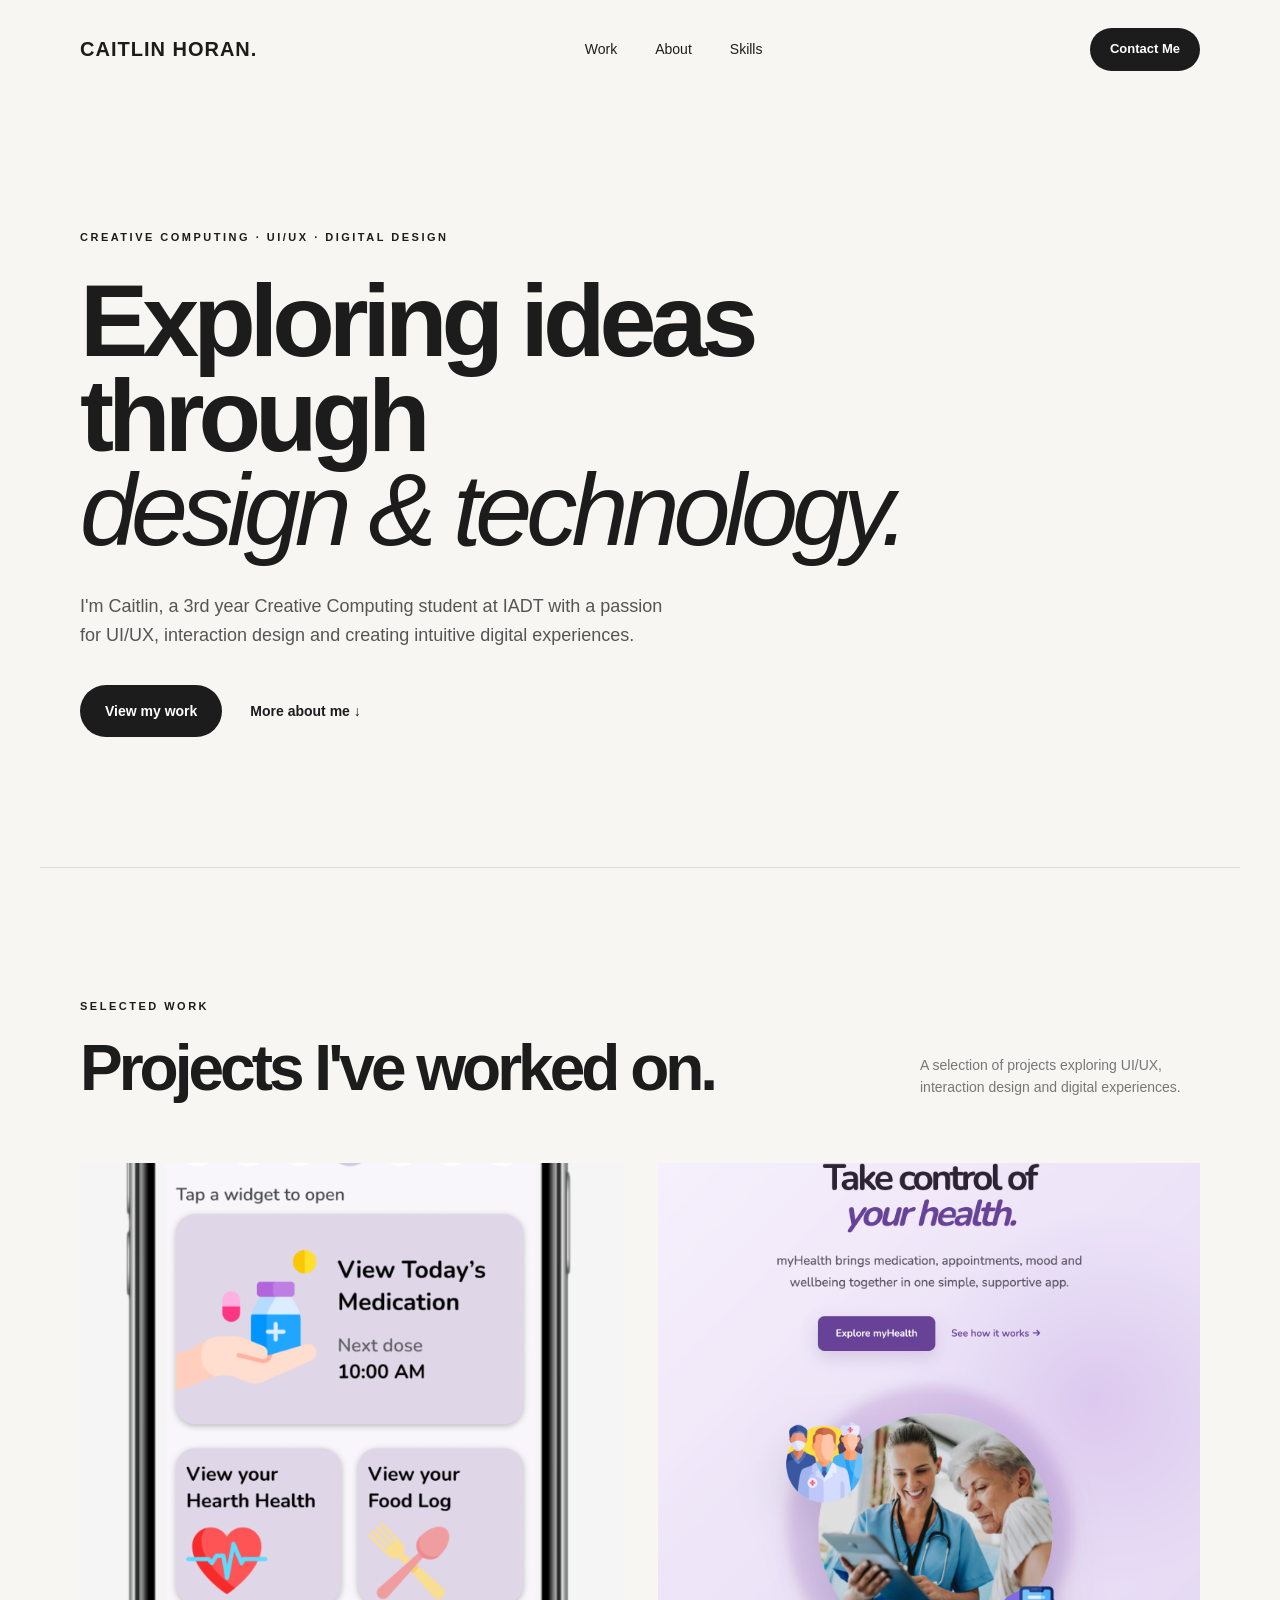
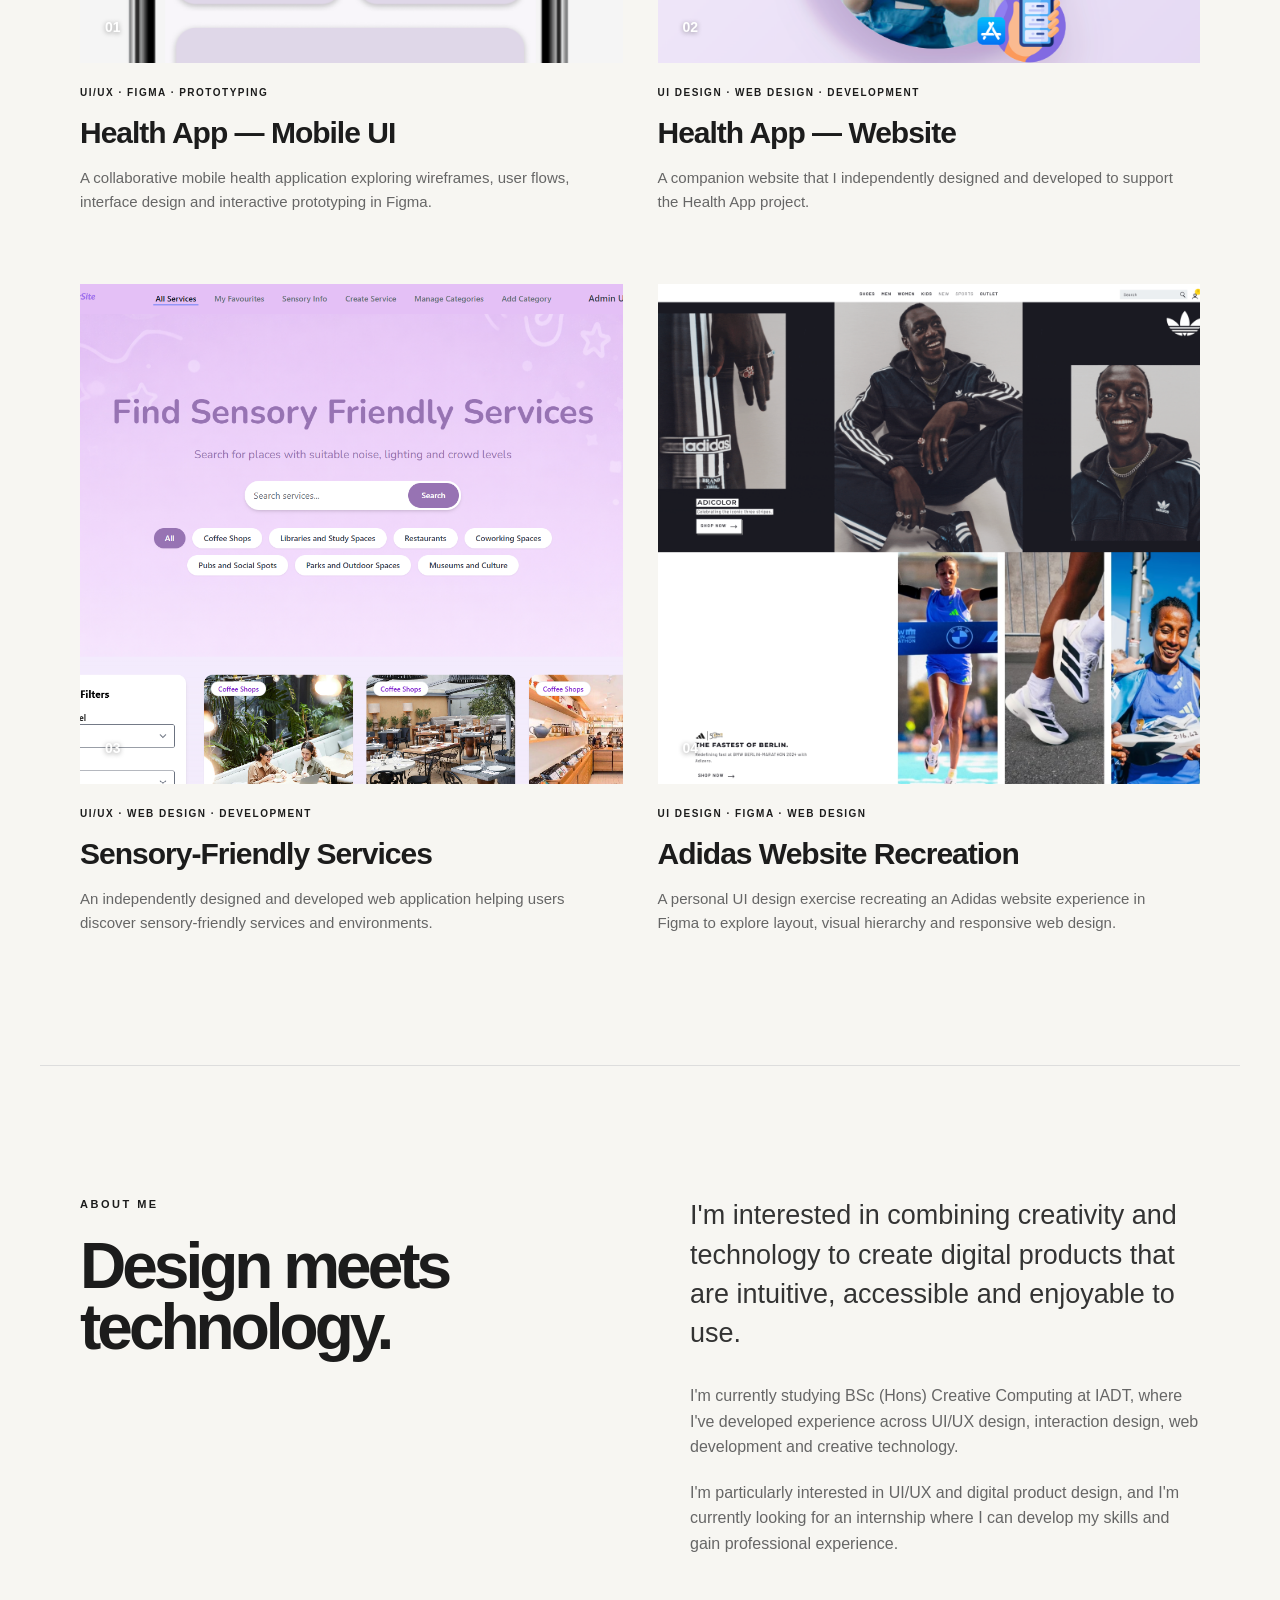
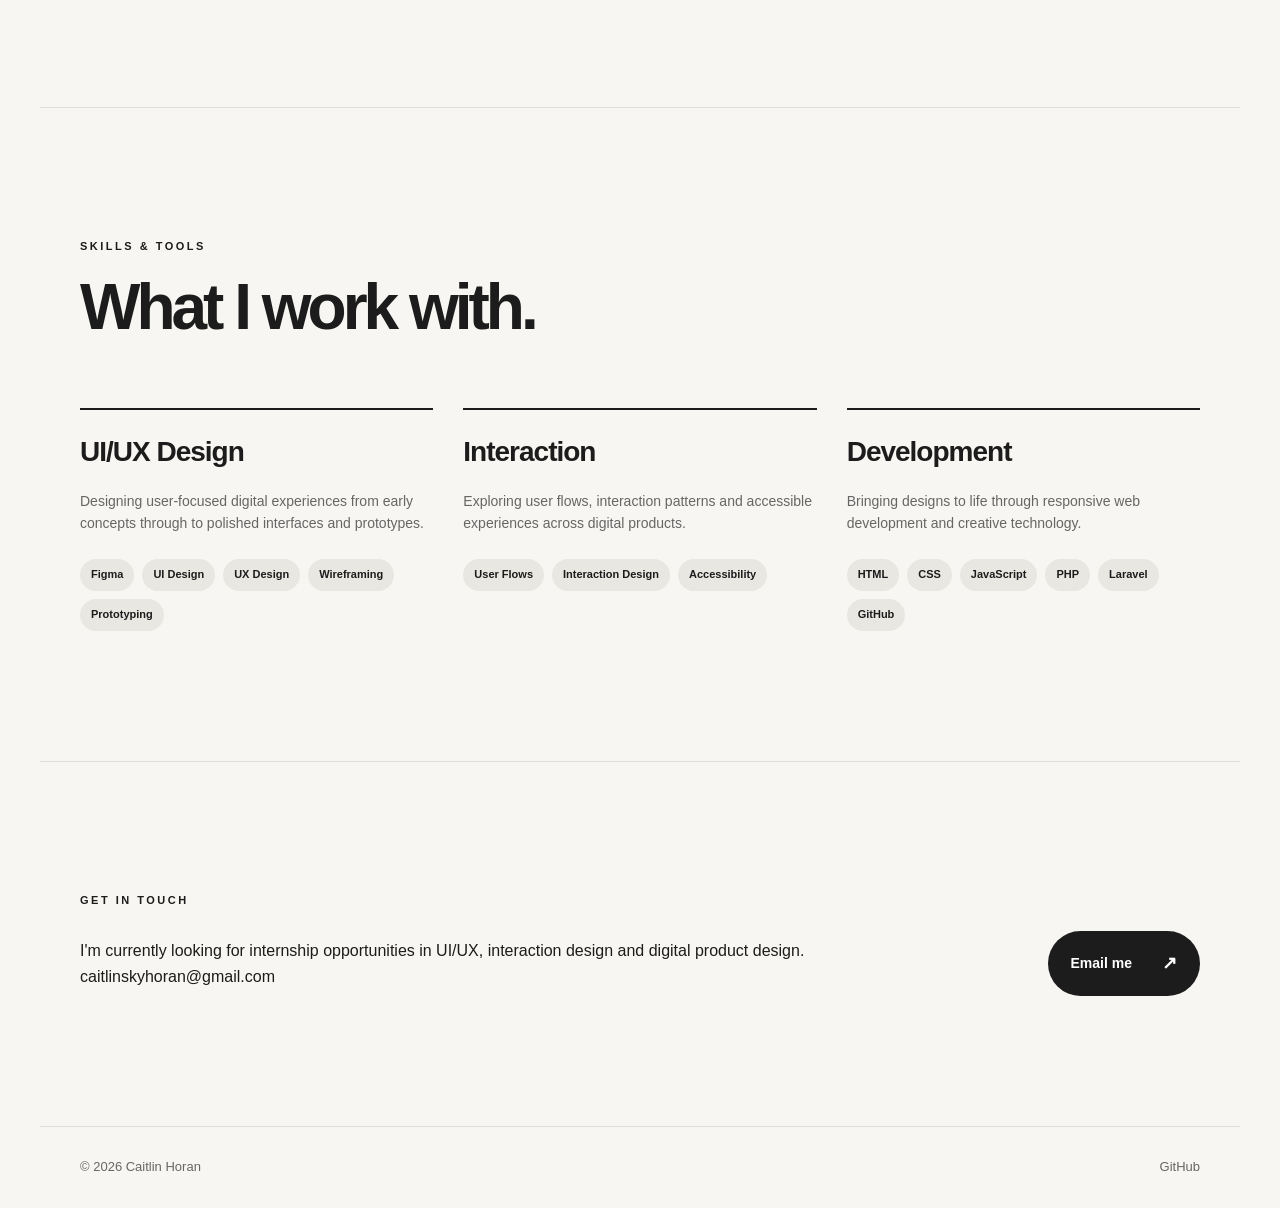
==== index.html @ bc1bd753 "Setting up portfilio" ====
<!DOCTYPE html>
<html lang="en">

<head>
    <meta charset="UTF-8">
    <meta name="viewport" content="width=device-width, initial-scale=1.0">

    <title>Caitlin Horan | UI/UX Designer</title>

    <meta
        name="description"
        content="Caitlin Horan is a Creative Computing student specialising in UI/UX, interaction design and digital experiences."
    >

    <link rel="stylesheet" href="style.css">
</head>

<body>

    <!-- ==============================
         HEADER
    =============================== -->

    <header class="site-header">

        <nav class="navbar">

            <a href="#" class="logo">
                CAITLIN HORAN.
            </a>

            <div class="nav-links">

                <a href="#work">Work</a>

                <a href="#about">About</a>

                <a href="#skills">Skills</a>


            </div>

            <a href="#contact" class="nav-button">
                Contact Me
            </a>

        </nav>

    </header>


    <main>


        <!-- ==============================
             HERO
        =============================== -->

        <section class="hero">

            <div class="hero-text">

                <p class="intro">
                    CREATIVE COMPUTING · UI/UX · DIGITAL DESIGN
                </p>

                <h1>
                    Exploring ideas through
                    <span>design & technology.</span>
                </h1>

                <p class="description">
                    I'm Caitlin, a 3rd year Creative Computing student at IADT
                    with a passion for UI/UX, interaction design and creating
                    intuitive digital experiences.
                </p>

                <div class="hero-actions">

                    <a href="#work" class="button">
                        View my work
                    </a>

                    <a href="#about" class="text-link">
                        More about me ↓
                    </a>

                </div>

            </div>

          

        </section>



        <!-- ==============================
             SELECTED WORK
        =============================== -->

        <section id="work" class="work">


            <div class="section-heading">

                <div>

                    <p class="section-label">
                        SELECTED WORK
                    </p>

                    <h2>
                        Projects I've worked on.
                    </h2>

                </div>

                <p class="section-intro">
                    A selection of projects exploring UI/UX,
                    interaction design and digital experiences.
                </p>

            </div>



            <div class="projects">


                <!-- ==============================
                     PROJECT 01
                     HEALTH APP — FIGMA
                =============================== -->

                <article class="project-card">

                    <a href="health-app.html" class="project-image-link">

                        <div class="project-image">

                            <img
                                src="images/health-app.png"
                                alt="Health App mobile interface designed in Figma"
                            >

                            <span class="project-number">
                                01
                            </span>

                            <span class="project-overlay">
                                View case study →
                            </span>

                        </div>

                    </a>


                    <div class="project-info">

                        <p class="project-type">
                            UI/UX · FIGMA · PROTOTYPING
                        </p>

                        <h3>
                            Health App — Mobile UI
                        </h3>

                        <p>
                            A collaborative mobile health application
                            exploring wireframes, user flows, interface
                            design and interactive prototyping in Figma.
                        </p>

                    </div>

                </article>



                <!-- ==============================
                     PROJECT 02
                     HEALTH APP — WEBSITE
                =============================== -->

                <article class="project-card">

                    <a href="health-app-website.html" class="project-image-link">

                        <div class="project-image">

                            <img
                                src="images/health-app-website.png"
                                alt="Health App companion website"
                            >

                            <span class="project-number">
                                02
                            </span>

                            <span class="project-overlay">
                                View case study →
                            </span>

                        </div>

                    </a>


                    <div class="project-info">

                        <p class="project-type">
                            UI DESIGN · WEB DESIGN · DEVELOPMENT
                        </p>

                        <h3>
                            Health App — Website
                        </h3>

                        <p>
                            A companion website that I independently
                            designed and developed to support the Health
                            App project.
                        </p>

                    </div>

                </article>



                <!-- ==============================
                     PROJECT 03
                     SENSORY WEBSITE
                =============================== -->

                <article class="project-card">

                    <a href="sensory-website.html" class="project-image-link">

                        <div class="project-image">

                            <img
                                src="images/sensory-website.png"
                                alt="Sensory-Friendly Services website"
                            >

                            <span class="project-number">
                                03
                            </span>

                            <span class="project-overlay">
                                View case study →
                            </span>

                        </div>

                    </a>


                    <div class="project-info">

                        <p class="project-type">
                            UI/UX · WEB DESIGN · DEVELOPMENT
                        </p>

                        <h3>
                            Sensory-Friendly Services
                        </h3>

                        <p>
                            An independently designed and developed
                            web application helping users discover
                            sensory-friendly services and environments.
                        </p>

                    </div>

                </article>

                <!-- ==============================
     PROJECT 04
     ADIDAS WEBSITE — FIGMA
=============================== -->

<article class="project-card">

    <a
        href="https://www.figma.com/design/bupi71SIDBeLg0hb5x76E9/Adidas-Prototype?node-id=0-1&t=clho1MVSDPwvqEs5-1"
        class="project-image-link"
        target="_blank"
        rel="noopener noreferrer"
    >

        <div class="project-image">

            <img
                src="images/adidas.png"
                alt="Adidas website recreated in Figma"
            >

            <span class="project-number">
                04
            </span>

            <span class="project-overlay">
                View in Figma →
            </span>

        </div>

    </a>


    <div class="project-info">

        <p class="project-type">
            UI DESIGN · FIGMA · WEB DESIGN
        </p>

        <h3>
            Adidas Website Recreation
        </h3>

        <p>
            A personal UI design exercise recreating an Adidas
            website experience in Figma to explore layout,
            visual hierarchy and responsive web design.
        </p>

    </div>

</article>


            </div>

        </section>



        <!-- ==============================
             ABOUT
        =============================== -->

        <section id="about" class="about">


            <div class="about-grid">

                <div>

                    <p class="section-label">
                        ABOUT ME
                    </p>

                    <h2>
                        Design meets
                        technology.
                    </h2>

                </div>


                <div class="about-content">

                    <p class="about-large">
                        I'm interested in combining creativity and
                        technology to create digital products that are
                        intuitive, accessible and enjoyable to use.
                    </p>

                    <p>
                        I'm currently studying BSc (Hons) Creative Computing
                        at IADT, where I've developed experience across
                        UI/UX design, interaction design, web development
                        and creative technology.
                    </p>

                    <p>
                        I'm particularly interested in UI/UX and digital
                        product design, and I'm currently looking for an
                        internship where I can develop my skills and gain
                        professional experience.
                    </p>

                </div>

            </div>

        </section>



        <!-- ==============================
             SKILLS
        =============================== -->

        <section id="skills" class="skills">

            <p class="section-label">
                SKILLS & TOOLS
            </p>

            <h2>
                What I work with.
            </h2>


            <div class="skills-grid">


                <div class="skill-group">


                    <h3>
                        UI/UX Design
                    </h3>

                    <p>
                        Designing user-focused digital experiences
                        from early concepts through to polished
                        interfaces and prototypes.
                    </p>

                    <div class="skill-tags">

                        <span>Figma</span>
                        <span>UI Design</span>
                        <span>UX Design</span>
                        <span>Wireframing</span>
                        <span>Prototyping</span>

                    </div>

                </div>



                <div class="skill-group">

              

                    <h3>
                        Interaction
                    </h3>

                    <p>
                        Exploring user flows, interaction patterns
                        and accessible experiences across digital
                        products.
                    </p>

                    <div class="skill-tags">

                        <span>User Flows</span>
                        <span>Interaction Design</span>
                        <span>Accessibility</span>

                    </div>

                </div>



                <div class="skill-group">

            
                    <h3>
                        Development
                    </h3>

                    <p>
                        Bringing designs to life through responsive
                        web development and creative technology.
                    </p>

                    <div class="skill-tags">

                        <span>HTML</span>
                        <span>CSS</span>
                        <span>JavaScript</span>
                        <span>PHP</span>
                        <span>Laravel</span>
                        <span>GitHub</span>

                    </div>

                </div>


            </div>

        </section>



        <!-- ==============================
             CONTACT
        =============================== -->

        <section id="contact" class="contact">

            <p class="section-label">
                GET IN TOUCH
            </p>

           
            <div class="contact-bottom">


                    <div class="contact-text">
                
                        <p>
                            I'm currently looking for internship opportunities
                            in UI/UX, interaction design and digital product design.
                        </p>
                
                        <a href="mailto:caitlinskyhoran@gmail.com" class="email-link">
                            caitlinskyhoran@gmail.com
                        </a>
                
              
                
                </div>
            
                <a
                href="https://mail.google.com/mail/?view=cm&fs=1&to=caitlinskyhoran@gmail.com&su=Portfolio%20Enquiry"
                class="contact-button"
                target="_blank"
                rel="noopener noreferrer"
            >
                Email me
                <span>↗</span>
            </a>
            </div>

        </section>

    </main>



    <!-- ==============================
         FOOTER
    =============================== -->

    <footer>

        <p>
            © 2026 Caitlin Horan
        </p>


        <div class="footer-links">

            <a
                href="https://github.com/N00242400"
                target="_blank"
                rel="noopener noreferrer"
            >
                GitHub
            </a>

        

        </div>

    </footer>


    <script src="script.js"></script>

</body>

</html>
---- style.css ----
/* ==============================
   RESET
============================== */

* {
    margin: 0;
    padding: 0;
    box-sizing: border-box;
}

html {
    scroll-behavior: smooth;
}

body {
    font-family: Arial, Helvetica, sans-serif;
    background: #f7f6f2;
    color: #1c1c1c;
    line-height: 1.6;
}

a {
    color: inherit;
    text-decoration: none;
}


/* ==============================
   GENERAL
============================== */

section {
    max-width: 1200px;
    margin: 0 auto;
    padding: 130px 40px;
}

.section-label {
    font-size: 11px;
    font-weight: 700;
    letter-spacing: 2.5px;
    margin-bottom: 22px;
}

h2 {
    font-size: clamp(45px, 5vw, 70px);
    line-height: 0.95;
    letter-spacing: -4px;
}


/* ==============================
   NAVIGATION
============================== */

.site-header {
    width: 100%;
    position: relative;
    z-index: 10;
}

.navbar {
    max-width: 1200px;
    margin: 0 auto;
    padding: 28px 40px;

    display: flex;
    align-items: center;
    justify-content: space-between;
}

.logo {
    font-size: 20px;
    font-weight: 800;
    letter-spacing: 1px;
}

.nav-links {
    display: flex;
    align-items: center;
    gap: 38px;
}

.nav-links a {
    font-size: 14px;
    font-weight: 500;

    transition: opacity 0.2s ease;
}

.nav-links a:hover {
    opacity: 0.45;
}

.nav-button {
    background: #1c1c1c;
    color: white;

    padding: 11px 20px;

    border-radius: 50px;

    font-size: 13px;
    font-weight: 600;

    transition:
        transform 0.2s ease,
        background 0.2s ease;
}

.nav-button:hover {
    transform: translateY(-2px);
    background: #444;
}


/* ==============================
   HERO
============================== */

.hero {
    min-height: 82vh;
    position: relative;

    display: flex;
    align-items: center;
}

.hero-text {
    max-width: 900px;
}

.intro {
    font-size: 11px;
    font-weight: 700;
    letter-spacing: 2.5px;
    margin-bottom: 28px;
}

h1 {
    font-size: clamp(60px, 8vw, 110px);
    line-height: 0.92;
    letter-spacing: -6px;
    font-weight: 700;
    margin-bottom: 35px;
}

h1 span {
    display: block;
    font-style: italic;
    font-weight: 400;
}

.description {
    max-width: 590px;

    font-size: 18px;
    line-height: 1.6;

    color: #555;

    margin-bottom: 35px;
}

.hero-actions {
    display: flex;
    align-items: center;
    gap: 28px;
}

.button {
    display: inline-block;

    background: #1c1c1c;
    color: white;

    padding: 15px 25px;

    font-size: 14px;
    font-weight: 600;

    border-radius: 50px;

    transition:
        transform 0.2s ease,
        background 0.2s ease;
}

.button:hover {
    transform: translateY(-3px);
    background: #444;
}

.text-link {
    font-size: 14px;
    font-weight: 600;

    transition: opacity 0.2s ease;
}

.text-link:hover {
    opacity: 0.5;
}

.hero-number {
    position: absolute;

    right: 40px;
    bottom: 70px;

    display: flex;
    flex-direction: column;
    align-items: flex-end;

    color: #999;
}

.hero-number span {
    font-size: 70px;
    line-height: 1;

    font-weight: 700;
    letter-spacing: -4px;

    color: #dedbd2;
}

.hero-number p {
    margin-top: 8px;

    font-size: 9px;
    font-weight: 700;

    letter-spacing: 2px;
    line-height: 1.5;

    text-align: right;
}


/* ==============================
   SELECTED WORK
============================== */

.work {
    border-top: 1px solid #ddd;
}

.section-heading {
    display: flex;
    justify-content: space-between;
    align-items: flex-end;

    margin-bottom: 65px;
}

.section-heading h2 {
    max-width: 700px;
}

.section-intro {
    max-width: 280px;

    color: #777;

    font-size: 14px;
    line-height: 1.6;
}


/* ==============================
   PROJECTS
============================== */

.projects {
    display: grid;

    grid-template-columns: repeat(2, 1fr);

    gap: 70px 35px;
}

.project-card {
    cursor: pointer;
}

.project-image-link {
    display: block;
}

.project-image {
    position: relative;

    height: 500px;

    overflow: hidden;

    background: #dedbd2;
}

.project-image img {
    width: 100%;
    height: 100%;

    object-fit: cover;

    display: block;

    transition: transform 0.6s ease;
}

.project-card:hover .project-image img {
    transform: scale(1.04);
}

.project-number {
    position: absolute;

    left: 25px;
    bottom: 25px;

    z-index: 2;

    color: white;

    font-size: 14px;
    font-weight: 700;

    text-shadow:
        0 1px 5px rgba(0, 0, 0, 0.4);
}

.project-overlay {
    position: absolute;

    right: 25px;
    bottom: 25px;

    z-index: 2;

    background: white;
    color: #1c1c1c;

    padding: 11px 16px;

    border-radius: 50px;

    font-size: 12px;
    font-weight: 600;

    opacity: 0;

    transform: translateY(8px);

    transition:
        opacity 0.3s ease,
        transform 0.3s ease;
}

.project-card:hover .project-overlay {
    opacity: 1;

    transform: translateY(0);
}

.project-info {
    padding-top: 22px;
}

.project-type {
    font-size: 10px;

    font-weight: 700;

    letter-spacing: 1.5px;

    margin-bottom: 8px;
}

.project-info h3 {
    font-size: 30px;

    letter-spacing: -1px;

    margin-bottom: 9px;
}

.project-info > p:last-child {
    color: #666;

    max-width: 520px;

    font-size: 15px;
}


/* ==============================
   ABOUT
============================== */

.about {
    border-top: 1px solid #ddd;
}

.about-grid {
    display: grid;

    grid-template-columns: 1fr 1fr;

    gap: 100px;
}

.about h2 {
    max-width: 500px;
}

.about-content {
    max-width: 600px;
}

.about-large {
    font-size: 27px;

    line-height: 1.45;

    color: #333;

    margin-bottom: 30px;
}

.about-content p:not(.about-large) {
    color: #666;

    font-size: 16px;

    margin-bottom: 20px;
}


/* ==============================
   SKILLS
============================== */

.skills {
    border-top: 1px solid #ddd;
}

.skills > h2 {
    margin-bottom: 70px;
}

.skills-grid {
    display: grid;

    grid-template-columns: repeat(3, 1fr);

    gap: 30px;
}

.skill-group {
    border-top: 2px solid #1c1c1c;

    padding-top: 20px;
}

.skill-number {
    display: block;

    font-size: 11px;

    font-weight: 700;

    color: #999;

    margin-bottom: 35px;
}

.skill-group h3 {
    font-size: 28px;

    letter-spacing: -1px;

    margin-bottom: 15px;
}

.skill-group > p {
    color: #666;

    font-size: 14px;

    line-height: 1.6;

    margin-bottom: 25px;
}

.skill-tags {
    display: flex;

    flex-wrap: wrap;

    gap: 8px;
}

.skill-tags span {
    padding: 7px 11px;

    background: #e9e7e1;

    border-radius: 30px;

    font-size: 11px;

    font-weight: 600;
}


/* ==============================
   CONTACT
============================== */

.contact {
    border-top: 1px solid #ddd;
}

.contact h2 {
    max-width: 800px;

    font-size: clamp(55px, 8vw, 100px);

    margin-bottom: 60px;
}

.contact-bottom {
    display: flex;

    align-items: center;

    justify-content: space-between;

    gap: 40px;
}

.contact-bottom > p {
    max-width: 450px;

    color: #666;

    font-size: 16px;
}

.contact-button {
    display: inline-flex;

    align-items: center;

    gap: 30px;

    background: #1c1c1c;

    color: white;

    padding: 18px 23px;

    border-radius: 50px;

    font-size: 14px;

    font-weight: 600;

    white-space: nowrap;

    transition:
        transform 0.2s ease,
        background 0.2s ease;
}

.contact-button:hover {
    transform: translateY(-3px);

    background: #444;
}

.contact-button span {
    font-size: 18px;
}


/* ==============================
   FOOTER
============================== */

footer {
    max-width: 1200px;

    margin: 0 auto;

    padding: 30px 40px;

    border-top: 1px solid #ddd;

    display: flex;

    justify-content: space-between;

    align-items: center;

    font-size: 13px;

    color: #666;
}

.footer-links {
    display: flex;

    gap: 25px;
}

.footer-links a {
    transition: opacity 0.2s ease;
}

.footer-links a:hover {
    opacity: 0.5;
}


/* ==============================
   TABLET
============================== */

@media (max-width: 850px) {

    .nav-links {
        gap: 20px;
    }

    .section-heading {
        display: block;
    }

    .section-intro {
        margin-top: 25px;
    }

    .about-grid {
        grid-template-columns: 1fr;

        gap: 50px;
    }

    .skills-grid {
        grid-template-columns: 1fr;
    }

    .contact-bottom {
        align-items: flex-start;

        flex-direction: column;
    }
}


/* ==============================
   MOBILE
============================== */

@media (max-width: 700px) {

    section {
        padding: 90px 20px;
    }

    .navbar {
        padding: 22px 20px;
    }

    .nav-links {
        display: none;
    }

    .nav-button {
        padding: 9px 16px;

        font-size: 12px;
    }

    .hero {
        min-height: 75vh;
    }

    h1 {
        letter-spacing: -4px;
    }

    .hero-actions {
        flex-wrap: wrap;
    }

    .hero-number {
        display: none;
    }

    .projects {
        grid-template-columns: 1fr;
    }

    .project-image {
        height: 350px;
    }

    .project-overlay {
        opacity: 1;

        transform: none;
    }

    .about-large {
        font-size: 23px;
    }

    .contact h2 {
        letter-spacing: -4px;
    }

    footer {
        padding: 25px 20px;
    }
}


/* ==============================
   SMALL MOBILE
============================== */

@media (max-width: 450px) {

    .logo {
        font-size: 17px;
    }

    .nav-button {
        font-size: 11px;

        padding: 8px 13px;
    }

    h1 {
        font-size: 53px;

        letter-spacing: -3px;
    }

    .description {
        font-size: 16px;
    }

    .project-image {
        height: 280px;
    }

    footer {
        flex-direction: column;

        align-items: flex-start;

        gap: 15px;
    }
}

/* ==============================
   CASE STUDY PAGES
============================== */

.case-hero {
    max-width: 1200px;
    min-height: 65vh;

    display: flex;
    flex-direction: column;
    justify-content: center;

    padding-top: 100px;
    padding-bottom: 100px;
}

.case-hero h1 {
    font-size: clamp(65px, 10vw, 130px);
    line-height: 0.9;
    letter-spacing: -7px;

    margin-bottom: 35px;
}

.case-intro {
    max-width: 650px;

    font-size: 21px;
    line-height: 1.6;

    color: #666;

    margin-bottom: 55px;
}


/* ==============================
   CASE DETAILS
============================== */

.case-details {
    display: grid;

    grid-template-columns: repeat(4, 1fr);

    gap: 30px;

    padding-top: 30px;

    border-top: 1px solid #ddd;
}

.case-details div {
    display: flex;
    flex-direction: column;

    gap: 6px;
}

.case-details span {
    font-size: 9px;

    font-weight: 700;

    letter-spacing: 1.5px;

    color: #999;
}

.case-details strong {
    font-size: 14px;

    font-weight: 600;
}


/* ==============================
   LARGE CASE IMAGE
============================== */

.case-image-section {
    max-width: 1200px;

    padding-top: 0;
    padding-bottom: 130px;
}

.large-case-image {
    width: 100%;

    background: #e9e7e1;

    overflow: hidden;
}

.large-case-image img {
    width: 100%;

    display: block;

    object-fit: cover;
}


/* ==============================
   CASE STUDY SECTIONS
============================== */

.case-section {
    border-top: 1px solid #ddd;

    display: grid;

    grid-template-columns: 1fr 1fr;

    gap: 100px;

    align-items: start;
}

.case-section-heading {
    max-width: 500px;
}

.case-section-heading h2 {
    font-size: clamp(42px, 5vw, 65px);

    line-height: 0.95;

    letter-spacing: -4px;
}

.case-text {
    max-width: 600px;
}

.case-text p {
    font-size: 17px;

    line-height: 1.7;

    color: #555;

    margin-bottom: 25px;
}


/* ==============================
   CASE IMAGE GRID
============================== */

.case-image-grid {
    grid-column: 1 / -1;

    width: 100%;

    margin-top: 20px;
}

.case-grid-image {
    width: 100%;

    background: #e9e7e1;

    overflow: hidden;
}

.case-grid-image img {
    width: 100%;

    display: block;

    object-fit: cover;
}


/* ==============================
   PROTOTYPE BUTTON
============================== */

.prototype-button {
    display: inline-flex;

    align-items: center;

    justify-content: center;

    width: fit-content;

    background: #1c1c1c;

    color: white;

    padding: 15px 23px;

    border-radius: 50px;

    font-size: 14px;

    font-weight: 600;

    transition:
        transform 0.2s ease,
        background 0.2s ease;
}

.prototype-button:hover {
    transform: translateY(-3px);

    background: #444;
}


/* ==============================
   REFLECTION
============================== */

.case-reflection {
    padding-bottom: 160px;
}


/* ==============================
   CASE STUDY MOBILE
============================== */

@media (max-width: 850px) {

    .case-details {
        grid-template-columns: repeat(2, 1fr);
    }

    .case-section {
        grid-template-columns: 1fr;

        gap: 45px;
    }

}


@media (max-width: 700px) {

    .case-hero {
        min-height: auto;

        padding-top: 80px;
        padding-bottom: 80px;
    }

    .case-hero h1 {
        font-size: 60px;

        letter-spacing: -4px;
    }

    .case-intro {
        font-size: 18px;
    }

    .case-details {
        grid-template-columns: 1fr 1fr;

        gap: 25px;
    }

    .case-image-section {
        padding-bottom: 80px;
    }

    .case-section {
        padding-top: 80px;
        padding-bottom: 80px;
    }

    .case-section-heading h2 {
        letter-spacing: -3px;
    }

    .case-text p {
        font-size: 16px;
    }

}


@media (max-width: 450px) {

    .case-details {
        grid-template-columns: 1fr;
    }

    .case-hero h1 {
        font-size: 52px;
    }

}

.case-image-placeholder {
    width: 100%;
    min-height: 400px;
    background: #e9e7e1;
    display: flex;
    align-items: center;
    justify-content: center;
    color: #777;
    font-size: 0.9rem;
    letter-spacing: 0.05em;
    text-transform: uppercase;
}

.case-video {
    width: 70%;
    max-width: 800px;
    margin: 50px auto 0;
    border-radius: 20px;
    overflow: hidden;
}

.case-video video {
    display: block;
    width: 100%;
    height: auto;
    margin: 0 auto;
    border-radius: 20px;
}


/* USER FLOW IMAGES */

.user-flow-grid {
    
    margin: 50px auto 0;
    
    display: grid;
    grid-template-columns: repeat(2, 1fr);
    gap: 25px;
}

.user-flow-grid .case-grid-image img {
    width: 100%;
    height: auto;
    display: block;
}


/* FINAL UI IMAGE */

.case-section:has(.case-grid-image img[src*="health-app-page"]) .case-image-grid {
    max-width: 850px;
    margin: 50px auto 0;
}

.case-section:has(.case-grid-image img[src*="health-app-page"]) .case-grid-image img {
    width: 100%;
    height: auto;
}

.mobile-image {
    max-width: 500px;
    margin: 50px auto 0;
}

.case-project-links {
    display: flex;
    gap: 15px;
    margin-top: 40px;
    flex-wrap: wrap;
}

.secondary-button {
    background: transparent;
    color: #1c1c1c;
    border: 1px solid #1c1c1c;
}

.secondary-button:hover {
    background: #1c1c1c;
    color: white;
}

.large-case-image {
    width: 55%;
    max-width: 850px;
    margin: 0 auto;
}

.large-case-image img {
    width: 100%;
    height: auto;
    display: block;
    border-radius: 20px;
}

@media (max-width: 700px) {
    .large-case-image {
        width: 100%;
    }
}

.research-results {
    grid-column: 1 / -1;
    width: 100%;
    margin-top: 40px;
    text-align: center;
}

.research-results p {
    max-width: 800px;
    margin: 0 auto 40px;
    text-align: center;
}

.research-results img {
    display: block;
    width: 100%;
    max-width: 900px;
    height: auto;
    margin: 0 auto;
    border-radius: 16px;
}
/* USER PERSONAS */

.persona-image {
    grid-column: 1 / -1;
    width: 100%;
    margin-top: 40px;
    text-align: center;
}

.persona-image img {
    display: block;
    width: 100%;
    max-width: 700px;
    height: auto;
    margin: 0 auto;
    border-radius: 16px;
}


/* WIREFRAMES */

.wireframe-image {
    grid-column: 1 / -1;
    width: 100%;
    text-align: center;
}

.wireframe-image img {
    display: block;
    height: auto;
    margin: 0 auto 40px;
}

.wireframe-image img:first-child {
    max-width: 400px;
}

.wireframe-image img:last-child {
    max-width: 1000px;
}


/* ACCESSIBILITY IMAGE */

.accessibility-image {
    grid-column: 1 / -1;
    width: 100%;
    margin-top: 40px;
    text-align: center;
}

.accessibility-image img {
    display: block;
    width: 100%;
    max-width: 1000px;
    height: auto;
    margin: 0 auto;
    border-radius: 16px;
}
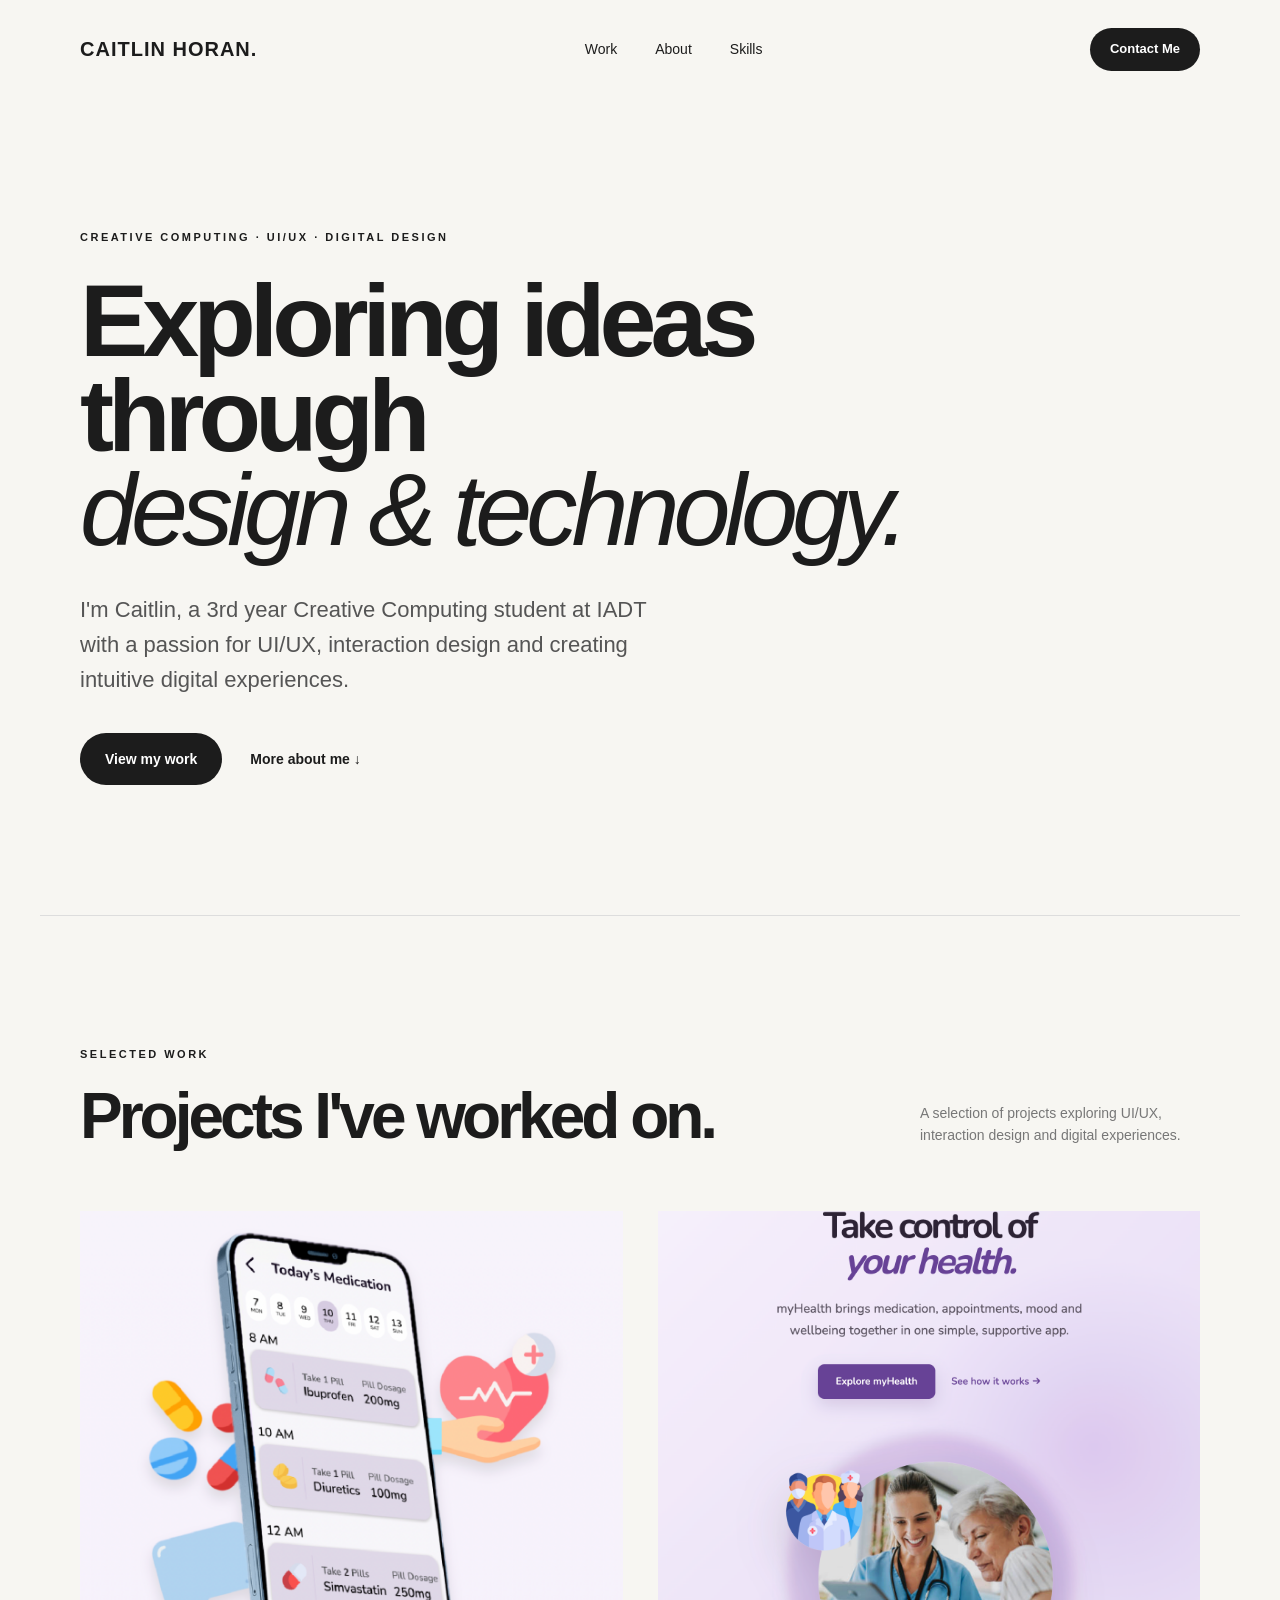
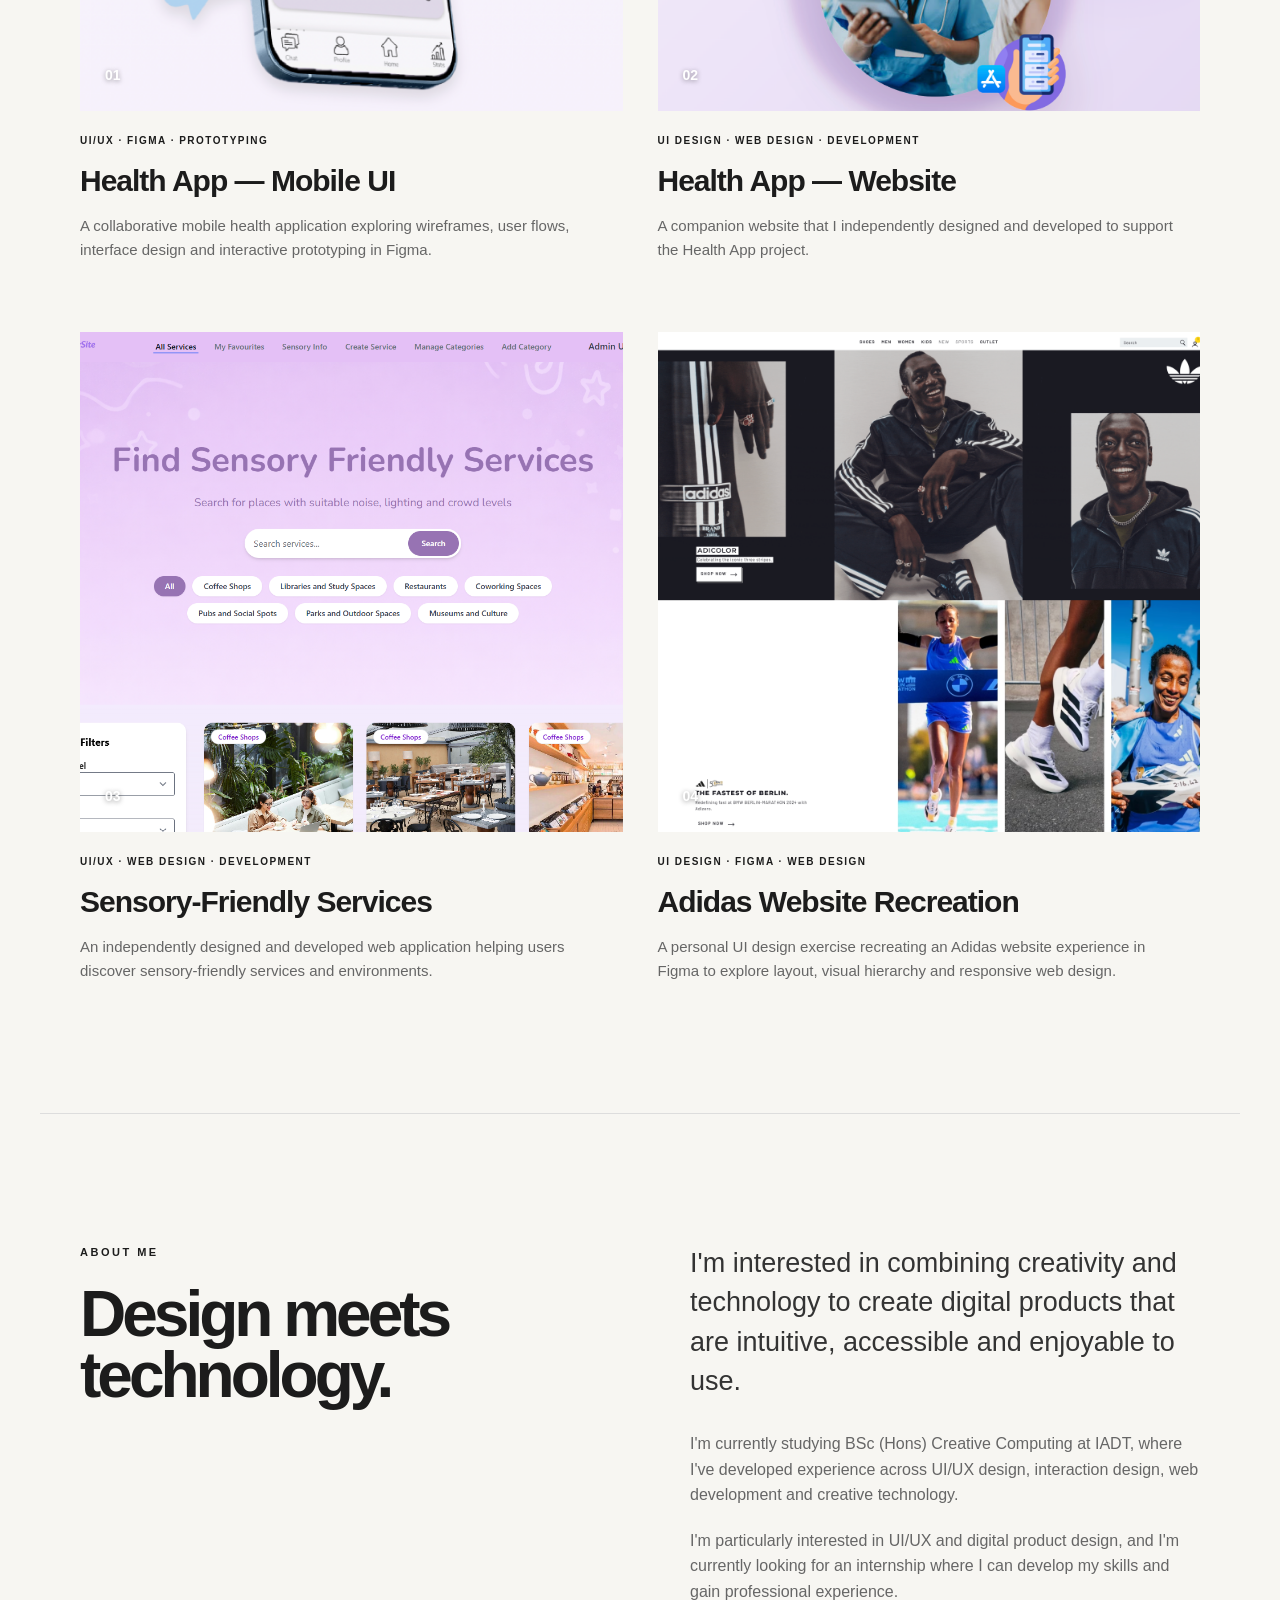
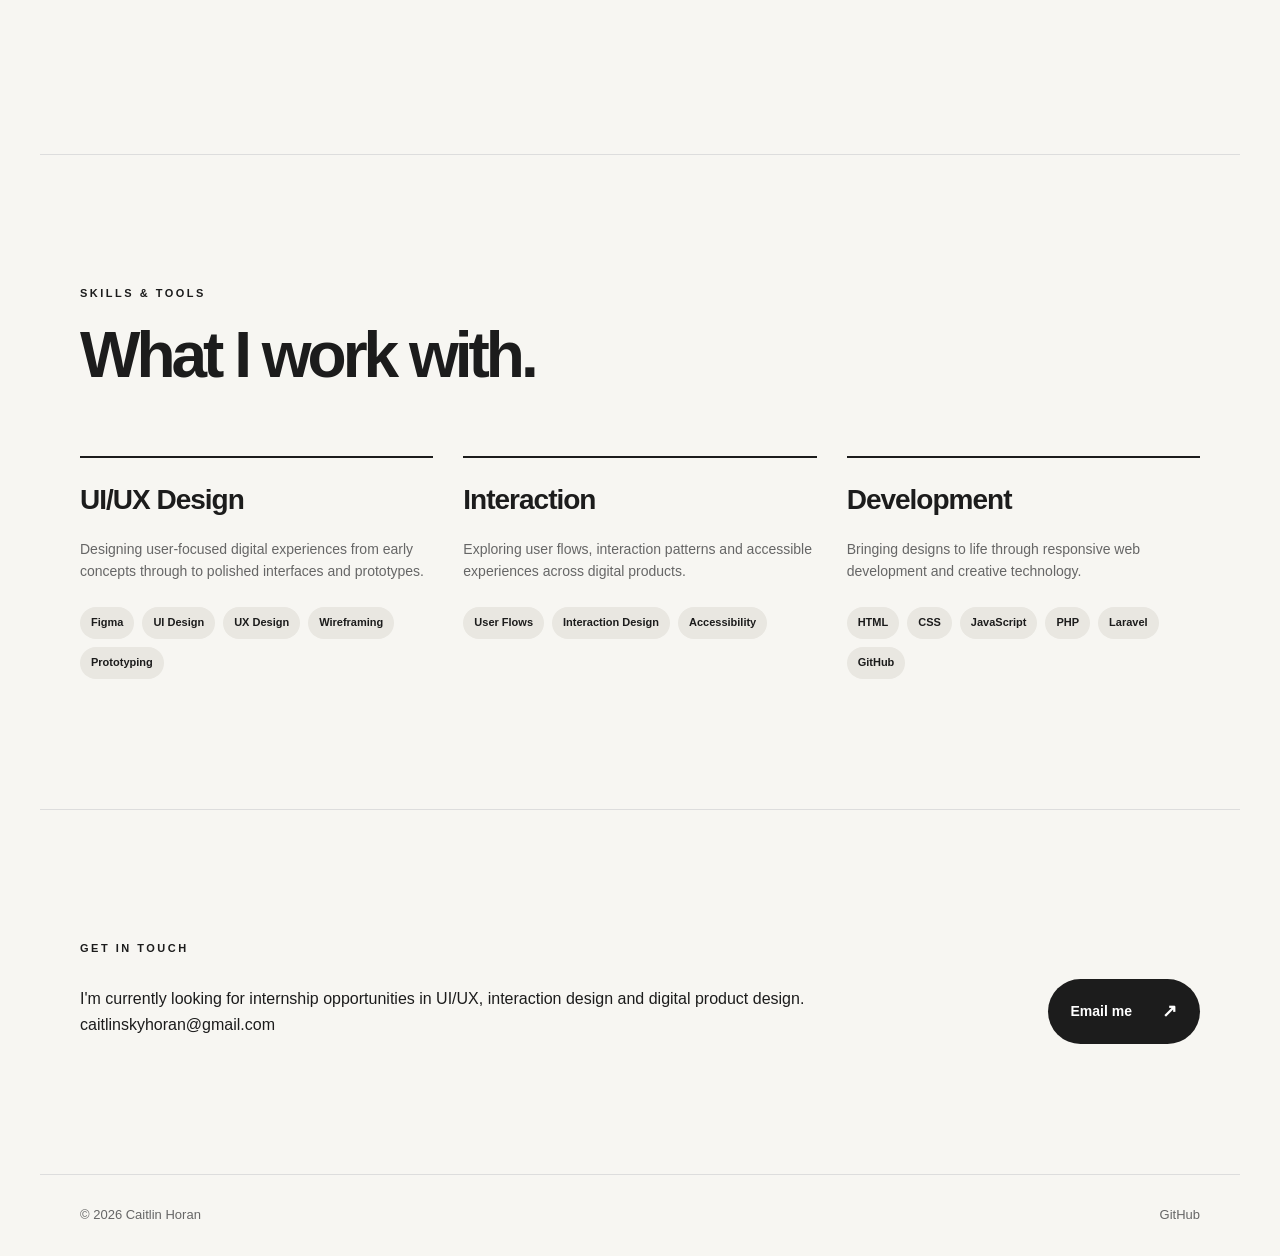
==== commit 36658fd5: "adding videos to app" ====
--- a/index.html
+++ b/index.html
@@ -140,7 +140,7 @@
                         <div class="project-image">
 
                             <img
-                                src="images/health-app.png"
+                                src="images/health-app-figma.png"
                                 alt="Health App mobile interface designed in Figma"
                             >
 
--- a/style.css
+++ b/style.css
@@ -154,7 +154,7 @@
 .description {
     max-width: 590px;
 
-    font-size: 18px;
+    font-size: 22px;
     line-height: 1.6;
 
     color: #555;
@@ -1246,4 +1246,107 @@
     height: auto;
     margin: 0 auto;
     border-radius: 16px;
+}
+
+/* SEE HOW IT WORKS */
+
+.case-video-section {
+    width: 100%;
+    padding: 80px 0;
+}
+
+.health-videos-container {
+    max-width: 1200px;
+    margin: 0 auto;
+    padding: 0 40px;
+
+    display: flex;
+    align-items: center;
+    gap: 70px;
+}
+
+
+/* TEXT */
+
+.health-video-intro {
+    flex: 0 0 280px;
+}
+
+.health-video-intro h3 {
+    font-size: 30px;
+    font-weight: 400;
+    margin-bottom: 20px;
+}
+
+.health-video-intro p {
+    font-size: 16px;
+    line-height: 1.7;
+    color: #666;
+}
+
+
+/* VIDEOS */
+
+.health-videos {
+    flex: 1;
+
+    display: flex;
+    justify-content: center;
+    gap: 35px;
+}
+
+.health-video-card {
+    text-align: center;
+}
+
+.health-video-card h3 {
+    font-size: 18px;
+    font-weight: 400;
+    margin-bottom: 15px;
+}
+
+.health-video {
+    width: 250px;
+    border-radius: 18px;
+    overflow: hidden;
+    background: #000;
+    box-shadow: 0 12px 30px rgba(0, 0, 0, 0.12);
+}
+
+.health-video video {
+    display: block;
+    width: 100%;
+    height: auto;
+}
+
+
+/* MOBILE */
+
+@media (max-width: 900px) {
+
+    .health-videos-container {
+        flex-direction: column;
+        gap: 45px;
+    }
+
+    .health-video-intro {
+        width: 100%;
+        max-width: 600px;
+        text-align: center;
+    }
+
+    .health-videos {
+        width: 100%;
+    }
+
+}
+
+
+@media (max-width: 600px) {
+
+    .health-videos {
+        flex-direction: column;
+        align-items: center;
+    }
+
 }
